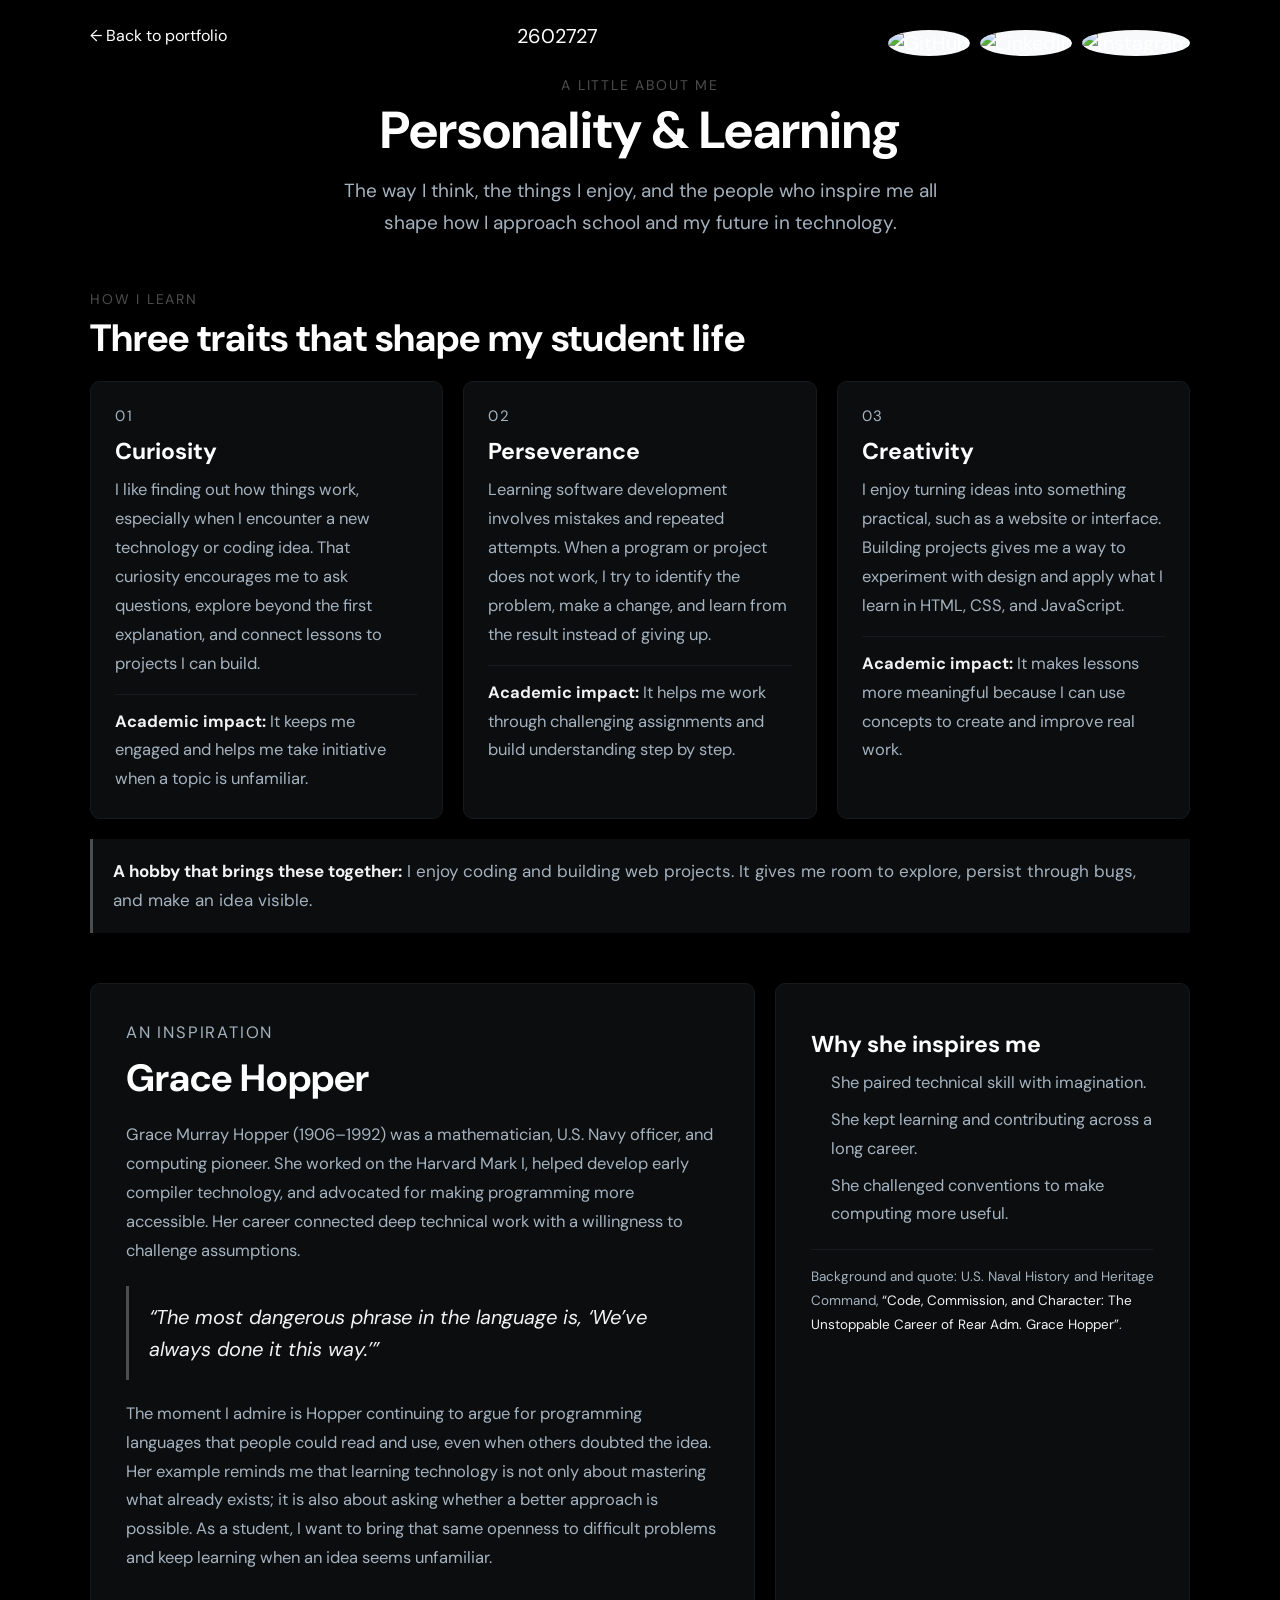
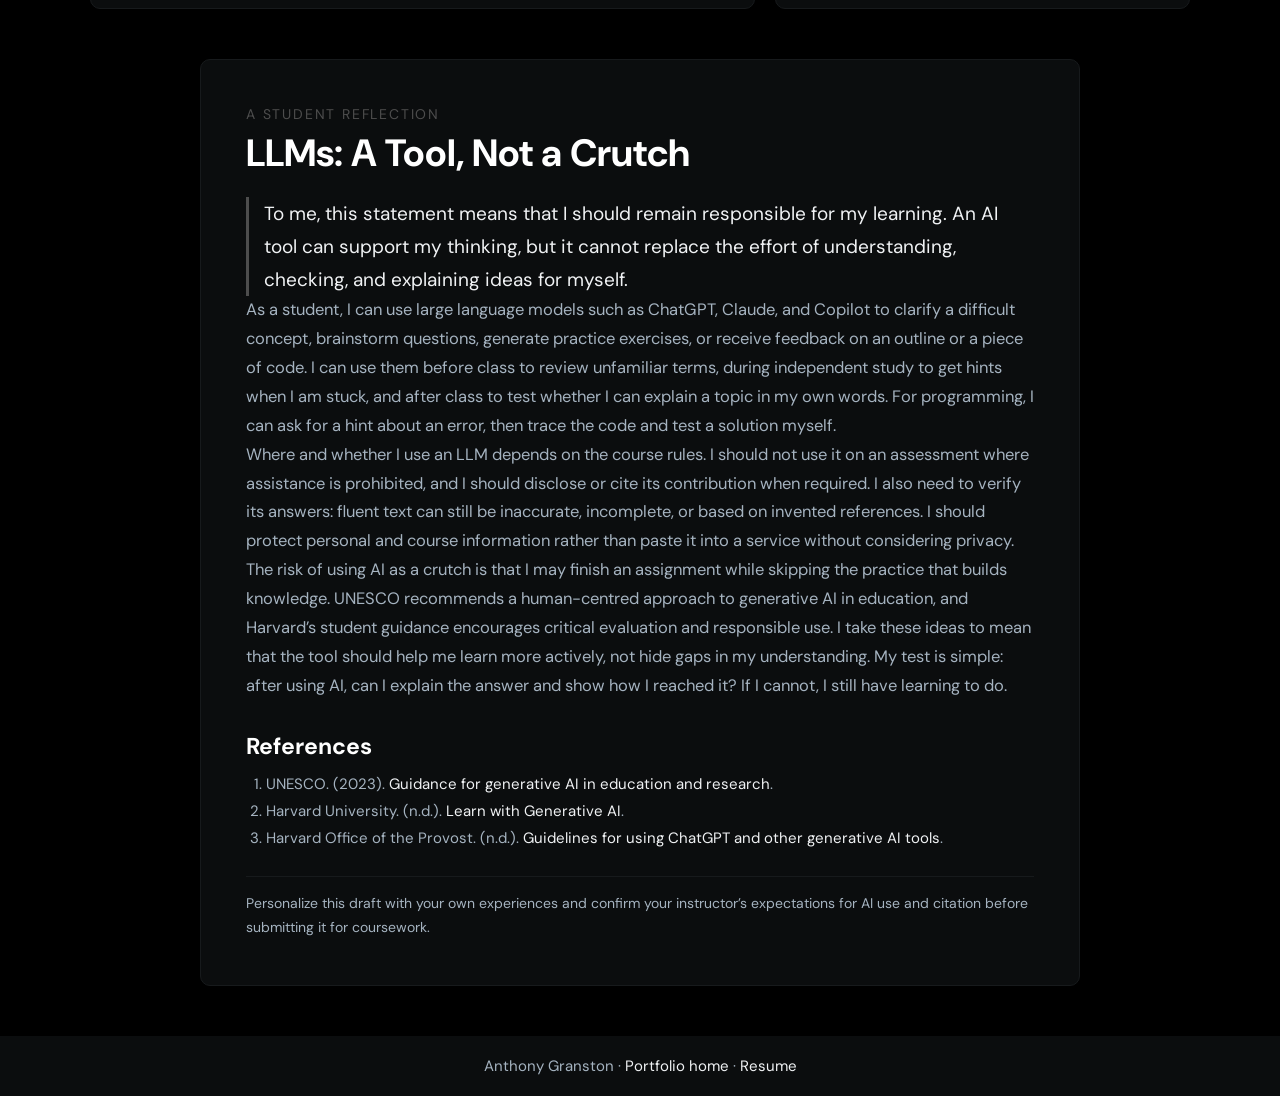
==== personality.html @ 643a31b5 "Customize Chanages" ====
<!doctype html>
<html lang="en">
<head>
  <meta charset="UTF-8">
  <meta name="viewport" content="width=device-width, initial-scale=1.0">
  <meta name="description" content="Anthony Granston's personality, inspirations, and reflection on responsible AI use as a student.">
  <title>Personality | Anthony Granston</title>
  <link rel="preconnect" href="https://fonts.googleapis.com">
  <link rel="preconnect" href="https://fonts.gstatic.com" crossorigin>
  <link href="https://fonts.googleapis.com/css2?family=DM+Sans:ital,opsz,wght@0,9..40,100..1000;1,9..40,100..1000&display=swap" rel="stylesheet">
  <link rel="stylesheet" href="css/style.css">
  <link rel="stylesheet" href="css/media-query.css">
  <link rel="stylesheet" href="css/personality.css">
  <link rel="icon" href="img/main-logo.png">
</head>
<body>
  <header>
    <nav class="personality-nav" aria-label="Main navigation">
      <a href="index.html" class="back-link">← Back to portfolio</a>
      <p class="nav-name">2602727</p>
      <div class="social-icons">
        <ul>
          <li><a href="https://github.com/AmosCodes-JM" title="GitHub"><img src="img/github-logo.png" alt="GitHub"></a></li>
          <li><a href="https://www.linkedin.com/in/anthony-granston-11b245296/" title="LinkedIn"><img src="img/linkedin-logo.png" alt="LinkedIn"></a></li>
          <li><a href="https://www.instagram.com/thony_codes/" title="Instagram"><img src="img/instagram-logo.png" alt="Instagram"></a></li>
        </ul>
      </div>
    </nav>
  </header>

  <main class="personality-page">
    <section class="page-intro">
      <p class="eyebrow">A little about me</p>
      <h1>Personality &amp; Learning</h1>
      <p class="intro-copy">The way I think, the things I enjoy, and the people who inspire me all shape how I approach school and my future in technology.</p>
    </section>

    <section class="traits-section" aria-labelledby="traits-title">
      <p class="eyebrow">How I learn</p>
      <h2 id="traits-title">Three traits that shape my student life</h2>
      <div class="trait-grid">
        <article class="trait-card">
          <span class="trait-number">01</span>
          <h3>Curiosity</h3>
          <p>I like finding out how things work, especially when I encounter a new technology or coding idea. That curiosity encourages me to ask questions, explore beyond the first explanation, and connect lessons to projects I can build.</p>
          <p class="trait-impact"><strong>Academic impact:</strong> It keeps me engaged and helps me take initiative when a topic is unfamiliar.</p>
        </article>
        <article class="trait-card">
          <span class="trait-number">02</span>
          <h3>Perseverance</h3>
          <p>Learning software development involves mistakes and repeated attempts. When a program or project does not work, I try to identify the problem, make a change, and learn from the result instead of giving up.</p>
          <p class="trait-impact"><strong>Academic impact:</strong> It helps me work through challenging assignments and build understanding step by step.</p>
        </article>
        <article class="trait-card">
          <span class="trait-number">03</span>
          <h3>Creativity</h3>
          <p>I enjoy turning ideas into something practical, such as a website or interface. Building projects gives me a way to experiment with design and apply what I learn in HTML, CSS, and JavaScript.</p>
          <p class="trait-impact"><strong>Academic impact:</strong> It makes lessons more meaningful because I can use concepts to create and improve real work.</p>
        </article>
      </div>
      <p class="hobby-note"><strong>A hobby that brings these together:</strong> I enjoy coding and building web projects. It gives me room to explore, persist through bugs, and make an idea visible.</p>
    </section>

    <section class="hero-section" aria-labelledby="hero-title">
      <div class="hero-copy">
        <p class="eyebrow">An inspiration</p>
        <h2 id="hero-title">Grace Hopper</h2>
        <p>Grace Murray Hopper (1906–1992) was a mathematician, U.S. Navy officer, and computing pioneer. She worked on the Harvard Mark I, helped develop early compiler technology, and advocated for making programming more accessible. Her career connected deep technical work with a willingness to challenge assumptions.</p>
        <blockquote>“The most dangerous phrase in the language is, ‘We’ve always done it this way.’”</blockquote>
        <p>The moment I admire is Hopper continuing to argue for programming languages that people could read and use, even when others doubted the idea. Her example reminds me that learning technology is not only about mastering what already exists; it is also about asking whether a better approach is possible. As a student, I want to bring that same openness to difficult problems and keep learning when an idea seems unfamiliar.</p>
      </div>
      <aside class="hero-reason">
        <h3>Why she inspires me</h3>
        <ul>
          <li>She paired technical skill with imagination.</li>
          <li>She kept learning and contributing across a long career.</li>
          <li>She challenged conventions to make computing more useful.</li>
        </ul>
        <p class="source-note">Background and quote: U.S. Naval History and Heritage Command, <a href="https://www.history.navy.mil/news-and-events/news/2026/code-commission-character-grace-hopper.html" target="_blank" rel="noopener">“Code, Commission, and Character: The Unstoppable Career of Rear Adm. Grace Hopper”</a>.</p>
      </aside>
    </section>

    <article class="llm-essay" aria-labelledby="llm-title">
      <p class="eyebrow">A student reflection</p>
      <h2 id="llm-title">LLMs: A Tool, Not a Crutch</h2>
      <p class="essay-lead">To me, this statement means that I should remain responsible for my learning. An AI tool can support my thinking, but it cannot replace the effort of understanding, checking, and explaining ideas for myself.</p>
      <p>As a student, I can use large language models such as ChatGPT, Claude, and Copilot to clarify a difficult concept, brainstorm questions, generate practice exercises, or receive feedback on an outline or a piece of code. I can use them before class to review unfamiliar terms, during independent study to get hints when I am stuck, and after class to test whether I can explain a topic in my own words. For programming, I can ask for a hint about an error, then trace the code and test a solution myself.</p>
      <p>Where and whether I use an LLM depends on the course rules. I should not use it on an assessment where assistance is prohibited, and I should disclose or cite its contribution when required. I also need to verify its answers: fluent text can still be inaccurate, incomplete, or based on invented references. I should protect personal and course information rather than paste it into a service without considering privacy.</p>
      <p>The risk of using AI as a crutch is that I may finish an assignment while skipping the practice that builds knowledge. UNESCO recommends a human-centred approach to generative AI in education, and Harvard’s student guidance encourages critical evaluation and responsible use. I take these ideas to mean that the tool should help me learn more actively, not hide gaps in my understanding. My test is simple: after using AI, can I explain the answer and show how I reached it? If I cannot, I still have learning to do.</p>
      <h3>References</h3>
      <ol class="essay-references">
        <li>UNESCO. (2023). <a href="https://www.unesco.org/en/articles/guidance-generative-ai-education-and-research" target="_blank" rel="noopener">Guidance for generative AI in education and research</a>.</li>
        <li>Harvard University. (n.d.). <a href="https://www.harvard.edu/ai/learning-resources/" target="_blank" rel="noopener">Learn with Generative AI</a>.</li>
        <li>Harvard Office of the Provost. (n.d.). <a href="https://provost.harvard.edu/guidelines-using-chatgpt-and-other-generative-ai-tools-harvard" target="_blank" rel="noopener">Guidelines for using ChatGPT and other generative AI tools</a>.</li>
      </ol>
      <p class="personalize-note">Personalize this draft with your own experiences and confirm your instructor’s expectations for AI use and citation before submitting it for coursework.</p>
    </article>
  </main>

  <footer class="personality-footer">
    <p>Anthony Granston · <a href="index.html">Portfolio home</a> · <a href="resume.html">Resume</a></p>
  </footer>
</body>
</html>
---- css/style.css ----
* {
  padding: 0;
  margin: 0;
  box-sizing: border-box;
}

:root {
  /* Dark Mode Colors */
  --bg-dk-md: hsl(210, 10%, 0%);
  --bg-base-dk-md: hsl(210, 10%, 5%);
  --bg-light-dk-md: hsl(210, 10%, 10%);
  /* Dark Mode Font Colors */
  --base-text-dk-md: hsl(210, 17%, 95%);
  --text-muted-dk-md: hsl(210, 17%, 70%);
  /* Dark Mode Opacity Colors */

  /* light Mode Colors */
  --bg-dark-light-md: hsl(0, 0%, 90%);
  --bg-base-light-md: hsl(210, 10%, 95%);
  --bg-light-light-md: hsl(210, 10%, 100%);
  /* Dark Mode Font Colors */
  --base-text-light-md: hsl(0, 0%, 5%);
  --text-muted-light-md: hsl(0, 0%, 30%);
  /* Dark Mode Opacity Colors */

  --primary-font-color: #F8F9FA;

  --primary-white-color: #F8F9FA;
  --secondary-white-color: #E9ECEF;
}

/* Header Styling */
html {
  font-size: 62.5%;
  font-family: "DM Sans", sans-serif;
}

body {
  background-color: var(--bg-dk-md);
  color: white;
}

header, main {
  margin: 0 1rem 4rem 1rem;
}

a {
  text-decoration: none;
}

ul {
  list-style: none;
}

header { 
  display: flex;
  font-size: 2rem;
  justify-content: center;

  margin: 1.5rem 0 2rem 0;
  position: relative;
  z-index: 2;

  .page-links {
    ul {
      display: flex;
      justify-content: space-between;
      column-gap: 1.5rem;


    }
  }
}

a {
  color: inherit;
  transition-property: opacity;
  transition-duration: 0.2s;
}

a:hover {
  opacity: 0.5;
}

.social-icons {
  ul {
    display: flex;
    justify-content: center;
    column-gap: 1rem;

    margin: 1.5rem 0 0 0;

    list-style: none;
  }

  img {
    width: 30px;
    background-color: var(--primary-white-color); /* Remove Background if white icons can be found*/
    border-radius: 50%;
  }
}

main {
  
  .about-us {
    display: flex;
    align-items: center;
    flex-direction: column;

    .main-img-container {
      a:hover {
        opacity: 0.9;
      }

      img {
        background-color: var(--bg-base-dk-md);
        transform: translate(0, -120px);
        z-index: 1;
        border-radius: 1rem;
      }
    }

    div {
      transform: translate(0, -90px);
      text-align: center;
      h1{
        font-size: 3.5rem;
        font-weight: 700;
        #h1-span {
          padding-bottom: 0.8rem;
          border-bottom: var(--text-muted-light-md) solid 3px;
        }
      }

      p{
        margin-top: 1.5rem;
        font-size: 2rem;
        line-height: 4rem;
        font-weight: 400;
      }

      h4 {
        display: inline-block;
        font-size: 2rem;
        letter-spacing: 0.5rem;
        margin-top: 1.5rem;
        padding-bottom: 1rem;
        border-bottom: var(--text-muted-light-md) solid 3px;
      }
    }
  }

  .skills-section {
    transform: translate(0, -50px);
    display: flex;
    flex-direction: column;
    align-items: center;
    text-align: center;
    row-gap: 3.5rem;

    h2 {
      font-size: 3.5rem;
      margin-bottom: 1rem;
    }

    p {
      font-size: 2rem;
    }
  }

  .project-section {
    display: flex;
    flex-direction: column;
    align-items: center;
    justify-content: center;
    row-gap: 2rem;


      .project {
        margin: 2rem 0 2rem 0;

        img {
          max-width: 35rem;
          border-radius: 1rem;
        }
      }
      
      .project-tools, h2 {
        margin-top: 1.5rem;
      }

      h2 {
        font-size: 3rem;
      }


      .project-tools {
        display: flex;
        margin: 1.5rem 0 0 0;
        column-gap: 2rem;

        p {
          font-size: 2rem;
        }
      }

      .project-links {
        display: flex;
        column-gap: 1.5rem;

        margin-top: 1.5rem;
        font-size: 2rem;

        
        a {
          padding-bottom: 1rem;
          border-bottom: var(--text-muted-light-md) solid 5px;
          color: inherit;
          text-decoration: none;
        }

        /* Reconfigure Transformation Properties and Transistion */
        .project-links:hover {
          transform: scale(0, 5px);
        }
      }
  }
}

/* PDF Section */
/* .pdf-container {
  width: min(100% - 2rem, 110rem);
  margin: 4rem auto;
} */

.pdf-header {
  display: flex;
  justify-content: space-between;
  align-items: center;
  gap: 1.5rem;
  margin-bottom: 1.5rem;
}

.pdf-header h2 {
  font-size: 3rem;
}

.pdf-header a {
  padding-bottom: 0.5rem;
  border-bottom: 2px solid mediumaquamarine;
  font-size: 1.6rem;
  text-decoration: none;
}

.pdf-viewer {
  display: block;
  width: 100%;
  height: 75vh;
  min-height: 50rem;
  border: 1px solid var(--bg-light-dk-md);
  border-radius: 1rem;
  background-color: var(--bg-base-dk-md);
  box-shadow: 0 0.8rem 2.4rem rgb(0 0 0 / 30%);
}

@media (max-width: 600px) {
  .pdf-container {
    width: calc(100% - 2rem);
  }

  .pdf-header h2 {
    font-size: 2.4rem;
  }

  .pdf-viewer {
    height: 65vh;
    min-height: 40rem;
  }
}

footer {
  display: flex;
  flex-direction: column;
  justify-content: center;
  align-items: center;
  row-gap: 2.4rem;
  padding: 4rem 1rem 2rem 1rem;

  background-color: var(--bg-base-dk-md);

  .contact-info {
    text-align: center;

    h2 {
      font-size: 4.5rem;
      letter-spacing: 3px;
      margin-bottom: 1.5rem;
    }

    p {
      font-size: 1.55rem;
      text-align: justify;
    }
  }

  .contact-form {
    width: 380px;
    padding: 1rem;
    color: var(--base-text-dk-md);

    form {
      display: grid;
      grid-template-columns: 1fr;
      color: var(--base-text-dk-md);
      
      .form-group {
        border-bottom: var(--bg-light-dk-md) solid 2px;
        margin: 1.5rem 0;
        padding: 0 0 1.5rem 0;
        
        input[type=text] {
          margin-left: 1rem;
          padding: 0.5rem 0.3rem;
          background-color: var(--bg-base-dk-md);
          border: none;
          border-radius: 5px;
          color: inherit;
        }

        input[type=text]:hover, textarea:hover, input[type=text]:focus, textarea:focus {
          background-color: var(--bg-light-dk-md);
        }

        input[type=text]:focus {
          outline: none;
        }
        
        textarea {
          width: 100%;
          height: 7rem;
          border-radius: 5px;
          padding: 0.5rem 1rem;
          border: none;
          background-color: var(--bg-base-dk-md);
          color: var(--base-text-dk-md);
          resize: none;
          outline: none;
        }
        
        label[for=name], label[for=email], label[for=message] {
          font-size: 1.5rem;
        }

        label[for=message] {
          margin-bottom: 1rem;
        }
      }

      .form-g1 {
        grid-row: 1;
        grid-column: 1;
      }

      .form-g2 {
        grid-row: 2;
        grid-column: 1;
      }

      .form-g3 {
        display: flex;
        flex-direction: column;
        grid-row: 3;
        grid-column: 1;


        ::-webkit-scrollbar {
          display: none;
        }
      }

      .form-g4 {
        display: flex;
        justify-content: right;
        padding: 0;
        border: none;

        padding-bottom: 1rem;
        
        button {
          padding-bottom: 1rem;
          letter-spacing: 2px;
          background-color: var(--bg-base-dk-md);
          border: none;
          border-bottom: solid mediumaquamarine 3px;
          color: var(--primary-font-color);
        }
      }

    }
    

    img { 
          max-width: 30rem;
    }
  } 

 .footer-info {
  border-top: var(--bg-light-dk-md) solid 3px;
  padding-top: 1rem;
  width: 100%;

   h2 {
     text-align: center;
     font-size: 2rem;
   }
 } 
  
  .social-icons {
    
    ul {
      column-gap: 2.5rem;
    }
  }
}
---- css/personality.css ----
header {
    display: flex;
    justify-content: center;
}

.personality-nav {
  width: min(100% - 2rem, 110rem);
  display: flex;
  align-items: center;
  justify-content: space-between;
  gap: 2rem;
}

.personality-nav .back-link {
  font-size: 1.6rem;
  text-decoration: none;
}

.personality-page {
  width: min(100% - 2rem, 110rem);
  margin: 0 auto 5rem;
}

.page-intro {
  max-width: 82rem;
  margin: 0 auto 5rem;
  text-align: center;
}

.eyebrow {
  margin-bottom: 0.8rem;
  color: var(--text-muted-light-md);
  font-size: 1.4rem;
  letter-spacing: 0.18rem;
  text-transform: uppercase;
}

.page-intro h1 {
  font-size: clamp(3.4rem, 6vw, 5.2rem);
  line-height: 1.1;
}

.intro-copy {
  max-width: 65rem;
  margin: 1.6rem auto 0;
  color: var(--text-muted-dk-md);
  font-size: 1.9rem;
  line-height: 1.7;
}

.traits-section,
.hero-section,
.llm-essay {
  margin: 0 auto 5rem;
}

.traits-section > h2,
.hero-section h2,
.llm-essay h2 {
  margin-bottom: 2rem;
  font-size: clamp(2.8rem, 4vw, 3.8rem);
  line-height: 1.2;
}

.trait-grid {
  display: grid;
  grid-template-columns: repeat(3, minmax(0, 1fr));
  gap: 2rem;
}

.trait-card,
.hero-copy,
.hero-reason,
.llm-essay {
  border: 1px solid var(--bg-light-dk-md);
  border-radius: 1rem;
  background: var(--bg-base-dk-md);
}

.trait-card {
  padding: 2.4rem;
}

.trait-number {
  color: var(--text-muted-dk-md);
  font-size: 1.5rem;
  letter-spacing: 0.15rem;
}

.trait-card h3,
.hero-reason h3,
.llm-essay h3 {
  margin: 1rem 0;
  font-size: 2.3rem;
}

.trait-card p,
.hero-section p,
.hero-reason li,
.llm-essay > p:not(.eyebrow) {
  color: var(--text-muted-dk-md);
  font-size: 1.65rem;
  line-height: 1.75;
}

.trait-impact {
  margin-top: 1.5rem;
  padding-top: 1.3rem;
  border-top: 1px solid var(--bg-light-dk-md);
}

.trait-impact strong {
  color: var(--base-text-dk-md);
}

.hobby-note {
  margin-top: 2rem;
  padding: 1.8rem 2rem;
  border-left: 3px solid var(--text-muted-light-md);
  background: var(--bg-base-dk-md);
  color: var(--text-muted-dk-md);
  font-size: 1.7rem;
  line-height: 1.7;
}

.hobby-note strong {
  color: var(--base-text-dk-md);
}

.hero-section {
  display: grid;
  grid-template-columns: minmax(0, 1.6fr) minmax(25rem, 1fr);
  gap: 2rem;
}

.hero-copy,
.hero-reason {
  padding: clamp(2rem, 4vw, 3.5rem);
}

.hero-copy blockquote {
  margin: 2rem 0;
  padding: 1.5rem 2rem;
  border-left: 3px solid var(--text-muted-light-md);
  color: var(--base-text-dk-md);
  font-size: 2rem;
  font-style: italic;
  line-height: 1.6;
}

.hero-reason ul {
  margin: 1rem 0 2rem 2rem;
}

.hero-reason li + li {
  margin-top: 0.8rem;
}

.source-note {
  padding-top: 1.5rem;
  border-top: 1px solid var(--bg-light-dk-md);
  font-size: 1.35rem !important;
}

.source-note a,
.essay-references a {
  color: var(--base-text-dk-md);
  text-underline-offset: 0.3rem;
}

.llm-essay {
  max-width: 88rem;
  padding: clamp(2rem, 5vw, 4.5rem);
}

.llm-essay h2 {
  margin-bottom: 2rem;
}

.llm-essay .essay-lead {
  padding-left: 1.5rem;
  border-left: 3px solid var(--text-muted-light-md);
  color: var(--base-text-dk-md) !important;
  font-size: 1.9rem !important;
}

.llm-essay h3 {
  margin-top: 3rem;
}

.essay-references {
  margin: 1rem 0 0 2rem;
  color: var(--text-muted-dk-md);
  font-size: 1.5rem;
  line-height: 1.8;
}

.personalize-note {
  margin-top: 2.4rem !important;
  padding-top: 1.4rem;
  border-top: 1px solid var(--bg-light-dk-md);
  font-size: 1.4rem !important;
}

.personality-footer {
  padding: 2rem;
  background: var(--bg-base-dk-md);
  color: var(--text-muted-dk-md);
  text-align: center;
  font-size: 1.5rem;
}

.personality-footer a {
  color: var(--base-text-dk-md);
}

@media (max-width: 800px) {
  .trait-grid {
    grid-template-columns: 1fr;
  }

  .hero-section {
    grid-template-columns: 1fr;
  }
}

@media (max-width: 600px) {
  .personality-nav {
    flex-wrap: wrap;
  }

  .personality-nav .nav-name {
    order: -1;
    width: 100%;
    text-align: center;
  }
}
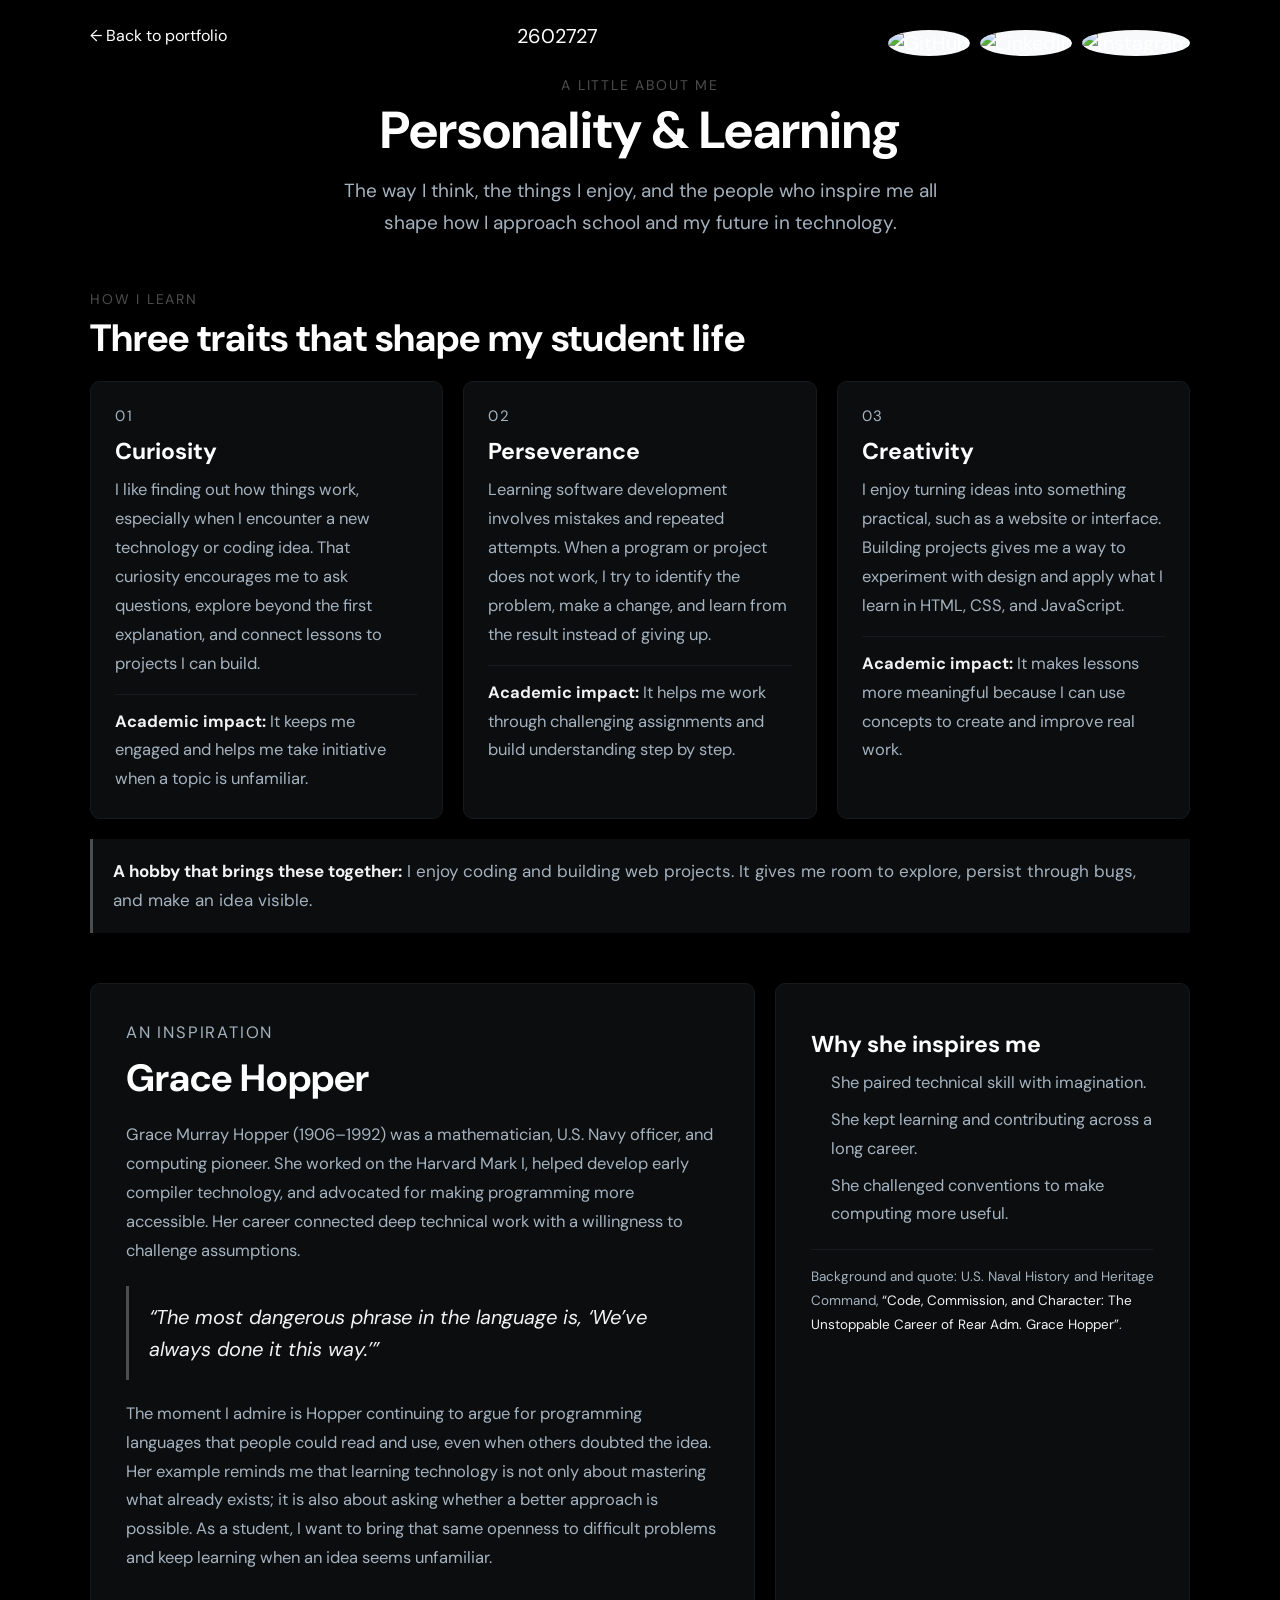
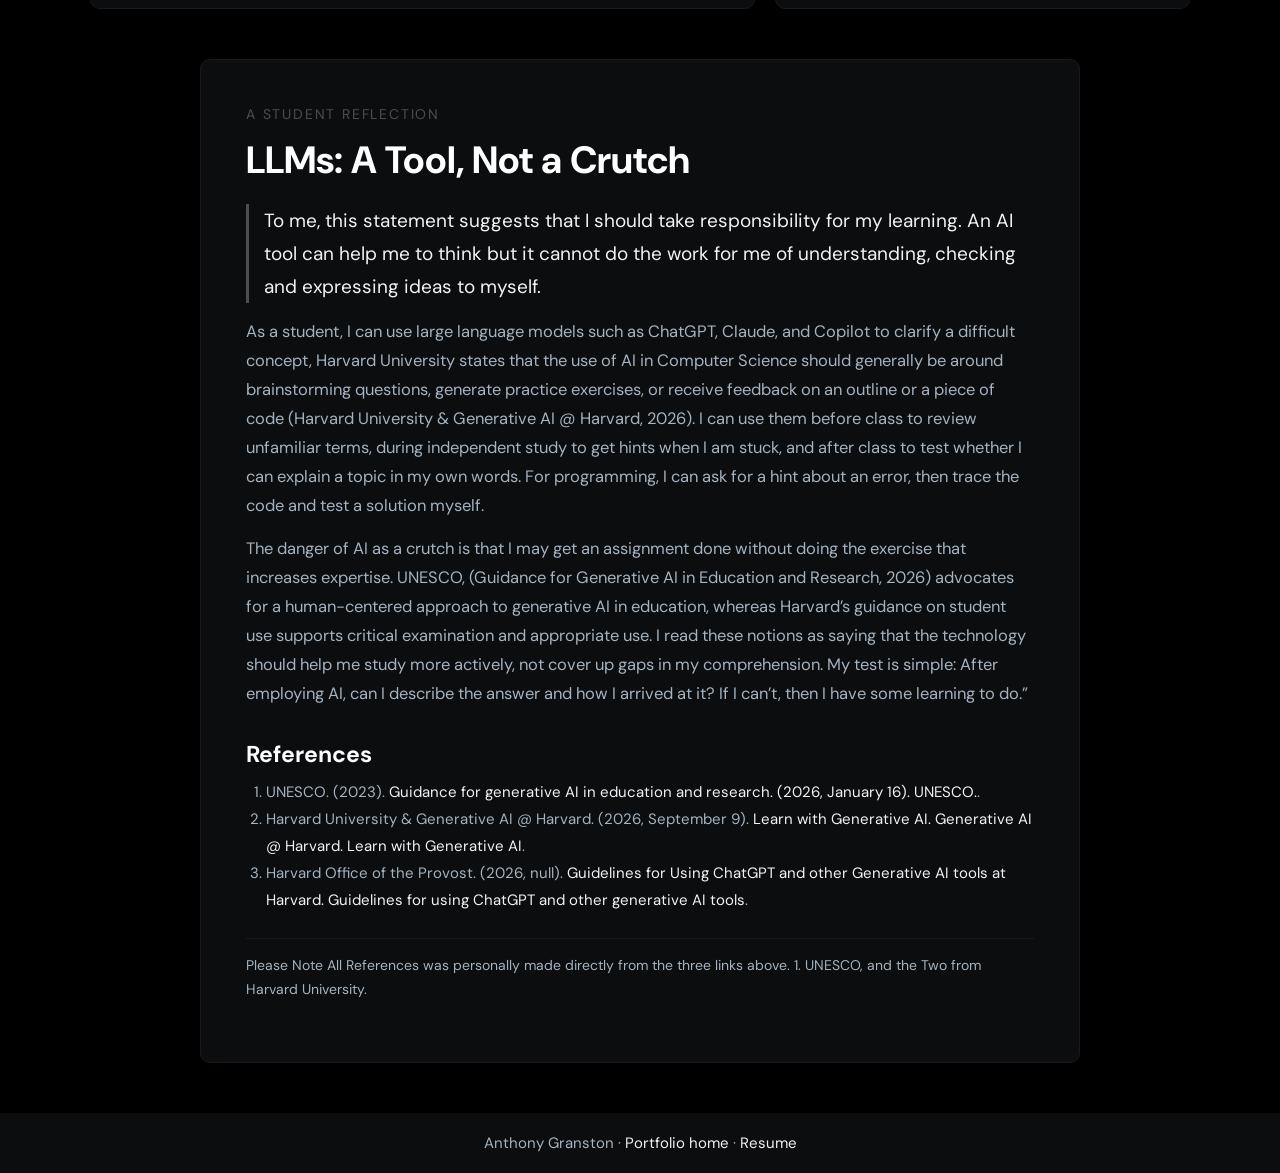
==== commit 0a00cfed: "Changes to Personal page" ====
--- a/personality.html
+++ b/personality.html
@@ -83,17 +83,22 @@
     <article class="llm-essay" aria-labelledby="llm-title">
       <p class="eyebrow">A student reflection</p>
       <h2 id="llm-title">LLMs: A Tool, Not a Crutch</h2>
-      <p class="essay-lead">To me, this statement means that I should remain responsible for my learning. An AI tool can support my thinking, but it cannot replace the effort of understanding, checking, and explaining ideas for myself.</p>
-      <p>As a student, I can use large language models such as ChatGPT, Claude, and Copilot to clarify a difficult concept, brainstorm questions, generate practice exercises, or receive feedback on an outline or a piece of code. I can use them before class to review unfamiliar terms, during independent study to get hints when I am stuck, and after class to test whether I can explain a topic in my own words. For programming, I can ask for a hint about an error, then trace the code and test a solution myself.</p>
-      <p>Where and whether I use an LLM depends on the course rules. I should not use it on an assessment where assistance is prohibited, and I should disclose or cite its contribution when required. I also need to verify its answers: fluent text can still be inaccurate, incomplete, or based on invented references. I should protect personal and course information rather than paste it into a service without considering privacy.</p>
-      <p>The risk of using AI as a crutch is that I may finish an assignment while skipping the practice that builds knowledge. UNESCO recommends a human-centred approach to generative AI in education, and Harvard’s student guidance encourages critical evaluation and responsible use. I take these ideas to mean that the tool should help me learn more actively, not hide gaps in my understanding. My test is simple: after using AI, can I explain the answer and show how I reached it? If I cannot, I still have learning to do.</p>
+      <p class="essay-lead">To me, this statement suggests that I should take responsibility for my learning. An AI tool can help me to think but it cannot do the work for me of understanding, checking and expressing ideas to myself.</p>
+
+      <p>
+        As a student, I can use large language models such as ChatGPT, Claude, and Copilot to clarify a difficult concept, Harvard University states that the use of AI in Computer Science should generally be around brainstorming questions, generate practice exercises, or receive feedback on an outline or a piece of code (Harvard University & Generative AI @ Harvard, 2026). I can use them before class to review unfamiliar terms, during independent study to get hints when I am stuck, and after class to test whether I can explain a topic in my own words. For programming, I can ask for a hint about an error, then trace the code and test a solution myself.
+      </p>
+
+      <p>
+        The danger of AI as a crutch is that I may get an assignment done without doing the exercise that increases expertise. UNESCO, (Guidance for Generative AI in Education and Research, 2026) advocates for a human-centered approach to generative AI in education, whereas Harvard’s guidance on student use supports critical examination and appropriate use. I read these notions as saying that the technology should help me study more actively, not cover up gaps in my comprehension. My test is simple: After employing AI, can I describe the answer and how I arrived at it? If I can’t, then I have some learning to do.”
+      </p>
       <h3>References</h3>
       <ol class="essay-references">
-        <li>UNESCO. (2023). <a href="https://www.unesco.org/en/articles/guidance-generative-ai-education-and-research" target="_blank" rel="noopener">Guidance for generative AI in education and research</a>.</li>
-        <li>Harvard University. (n.d.). <a href="https://www.harvard.edu/ai/learning-resources/" target="_blank" rel="noopener">Learn with Generative AI</a>.</li>
-        <li>Harvard Office of the Provost. (n.d.). <a href="https://provost.harvard.edu/guidelines-using-chatgpt-and-other-generative-ai-tools-harvard" target="_blank" rel="noopener">Guidelines for using ChatGPT and other generative AI tools</a>.</li>
+        <li>UNESCO. (2023). <a href="https://www.unesco.org/en/articles/guidance-generative-ai-education-and-research" target="_blank" rel="noopener">Guidance for generative AI in education and research. (2026, January 16). UNESCO.</a>.</li>
+        <li>Harvard University & Generative AI @ Harvard. (2026, September 9). <a href="https://www.harvard.edu/ai/learning-resources/" target="_blank" rel="noopener">Learn with Generative AI. Generative AI @ Harvard. Learn with Generative AI</a>.</li>
+        <li>Harvard Office of the Provost. (2026, null). <a href="https://provost.harvard.edu/guidelines-using-chatgpt-and-other-generative-ai-tools-harvard" target="_blank" rel="noopener">Guidelines for Using ChatGPT and other Generative AI tools at Harvard. Guidelines for using ChatGPT and other generative AI tools</a>.</li>
       </ol>
-      <p class="personalize-note">Personalize this draft with your own experiences and confirm your instructor’s expectations for AI use and citation before submitting it for coursework.</p>
+      <p class="personalize-note">Please Note All References was personally made directly from the three links above. 1. UNESCO, and the Two from Harvard University.</p>
     </article>
   </main>
 
--- a/css/personality.css
+++ b/css/personality.css
@@ -171,6 +171,10 @@
 .llm-essay {
   max-width: 88rem;
   padding: clamp(2rem, 5vw, 4.5rem);
+
+  p {
+      margin-bottom: 1.5rem;
+  }
 }
 
 .llm-essay h2 {
@@ -182,6 +186,7 @@
   border-left: 3px solid var(--text-muted-light-md);
   color: var(--base-text-dk-md) !important;
   font-size: 1.9rem !important;
+  margin-bottom: 1.5rem;
 }
 
 .llm-essay h3 {
